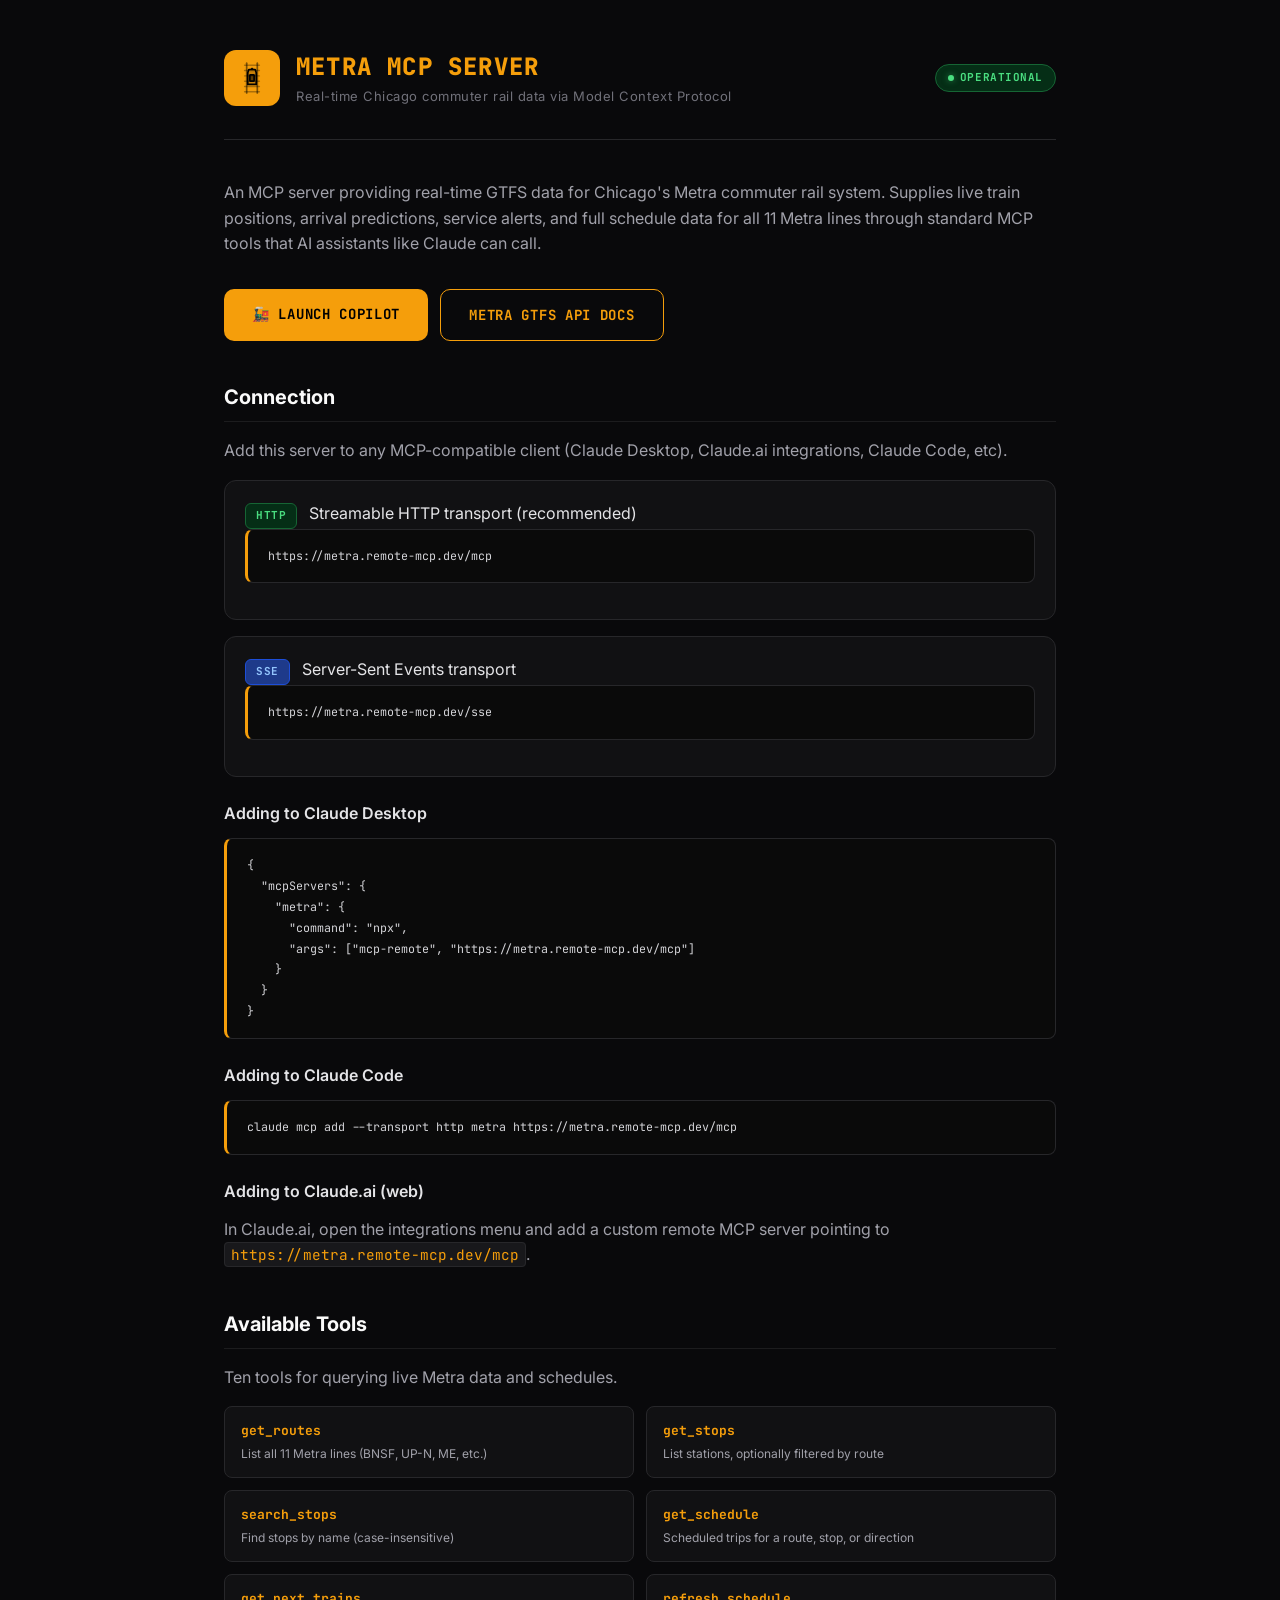
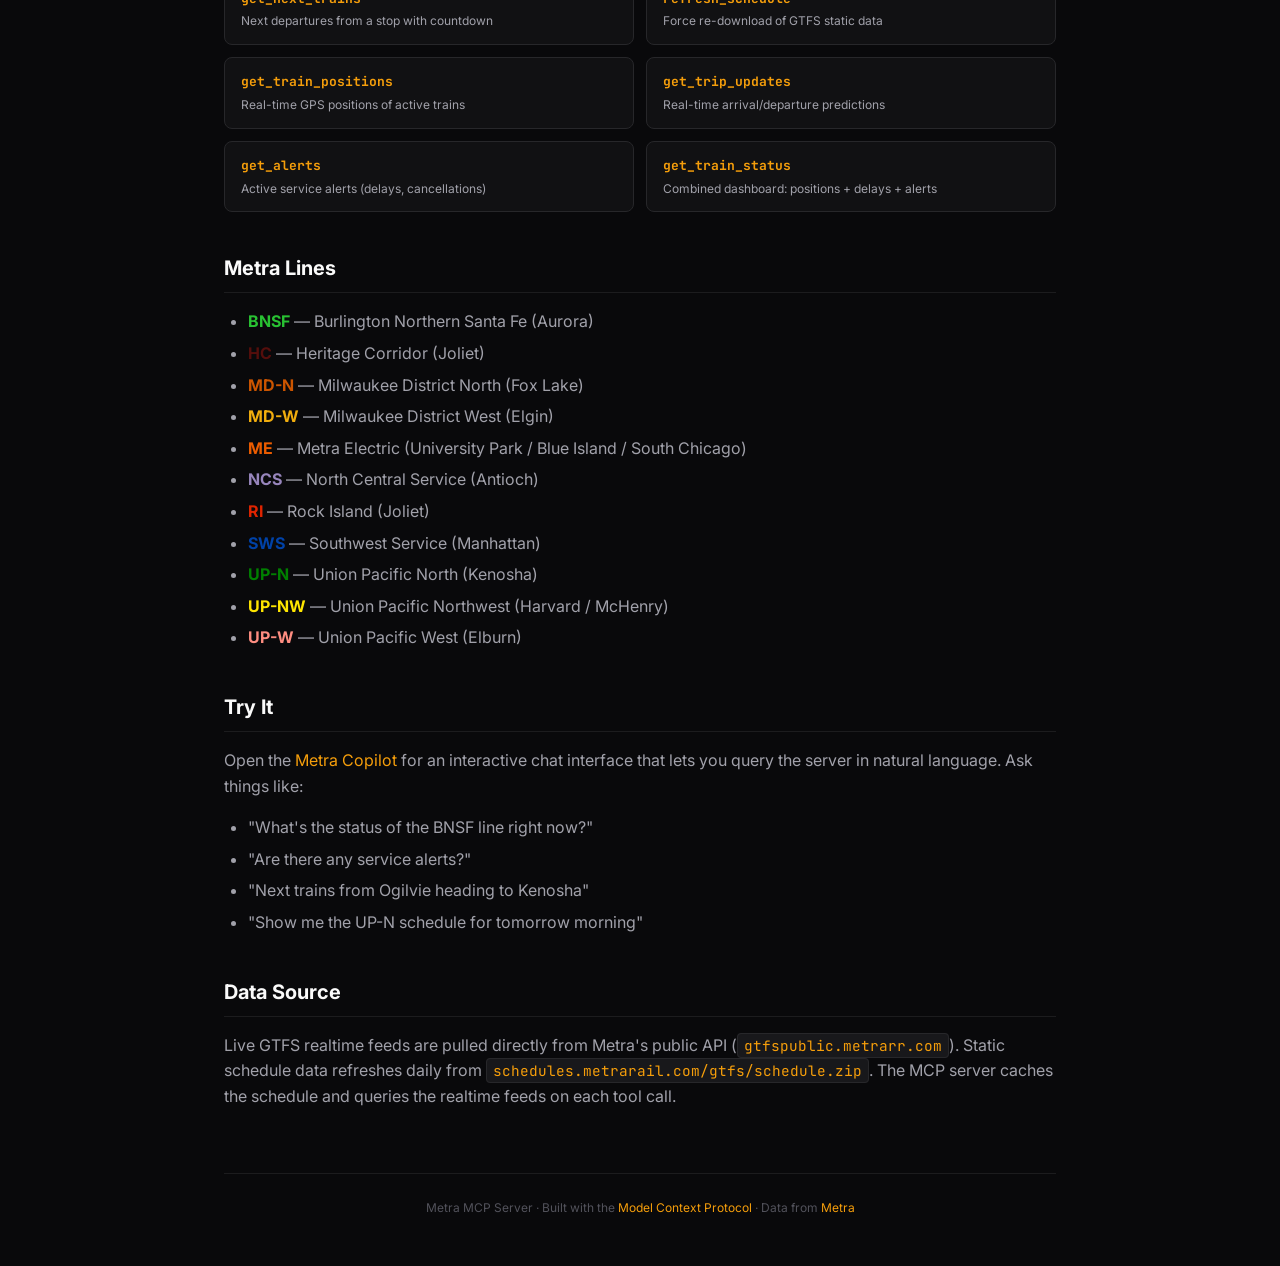
==== src/metra_mcp/web/docs.html @ 7fe06c5f "Initial commit" ====
<!DOCTYPE html>
<html lang="en">
<head>
  <meta charset="UTF-8">
  <meta name="viewport" content="width=device-width, initial-scale=1.0">
  <title>Metra MCP Server</title>
  <link rel="icon" type="image/png" href="/favicon.png">
  <style>
    @import url('https://fonts.googleapis.com/css2?family=JetBrains+Mono:wght@400;500;700;800&family=Inter:wght@400;500;600;700&display=swap');
    * { margin: 0; padding: 0; box-sizing: border-box; }
    body {
      font-family: 'Inter', -apple-system, sans-serif;
      background: #09090b;
      color: #e4e4e7;
      line-height: 1.6;
    }
    .container { max-width: 880px; margin: 0 auto; padding: 48px 24px; }
    header {
      display: flex;
      align-items: center;
      gap: 16px;
      padding-bottom: 32px;
      border-bottom: 1px solid #27272a;
      margin-bottom: 40px;
    }
    .logo {
      width: 56px; height: 56px;
      background: #f59e0b;
      border-radius: 12px;
      display: flex;
      align-items: center;
      justify-content: center;
      color: #000;
    }
    h1 {
      color: #f59e0b;
      font-weight: 800;
      font-size: 24px;
      letter-spacing: 0.05em;
      font-family: 'JetBrains Mono', monospace;
    }
    .tagline { color: #71717a; font-size: 13px; letter-spacing: 0.04em; }
    h2 {
      color: #fafafa;
      font-size: 20px;
      font-weight: 700;
      margin-top: 40px;
      margin-bottom: 16px;
      padding-bottom: 8px;
      border-bottom: 1px solid #1c1c1e;
    }
    h3 {
      color: #e4e4e7;
      font-size: 16px;
      font-weight: 600;
      margin-top: 24px;
      margin-bottom: 12px;
    }
    p { color: #a1a1aa; margin-bottom: 16px; }
    a { color: #f59e0b; text-decoration: none; }
    a:hover { text-decoration: underline; }
    code {
      font-family: 'JetBrains Mono', monospace;
      background: #18181b;
      border: 1px solid #27272a;
      padding: 2px 6px;
      border-radius: 4px;
      font-size: 0.9em;
      color: #f59e0b;
    }
    pre {
      background: #0a0a0a;
      border: 1px solid #27272a;
      border-left: 3px solid #f59e0b;
      border-radius: 8px;
      padding: 16px 20px;
      overflow-x: auto;
      font-family: 'JetBrains Mono', monospace;
      font-size: 13px;
      color: #d4d4d8;
      margin-bottom: 16px;
    }
    pre code {
      background: none;
      border: none;
      padding: 0;
      color: inherit;
    }
    .endpoint-card {
      background: #111113;
      border: 1px solid #27272a;
      border-radius: 12px;
      padding: 20px;
      margin-bottom: 16px;
    }
    .badge {
      display: inline-block;
      padding: 3px 10px;
      border-radius: 6px;
      font-family: 'JetBrains Mono', monospace;
      font-size: 11px;
      font-weight: 700;
      letter-spacing: 0.05em;
      margin-right: 8px;
    }
    .badge-post { background: #052e16; color: #4ade80; border: 1px solid #166534; }
    .badge-get { background: #1e3a8a; color: #93c5fd; border: 1px solid #1d4ed8; }
    .tool-grid {
      display: grid;
      grid-template-columns: 1fr 1fr;
      gap: 12px;
      margin-bottom: 24px;
    }
    .tool-card {
      background: #111113;
      border: 1px solid #27272a;
      border-radius: 8px;
      padding: 14px 16px;
    }
    .tool-name {
      font-family: 'JetBrains Mono', monospace;
      color: #f59e0b;
      font-weight: 700;
      font-size: 13px;
      margin-bottom: 4px;
    }
    .tool-desc { color: #a1a1aa; font-size: 12px; line-height: 1.4; }
    .cta {
      display: inline-block;
      background: #f59e0b;
      color: #000;
      padding: 14px 28px;
      border-radius: 10px;
      font-weight: 700;
      font-size: 14px;
      margin-top: 16px;
      transition: background 0.15s;
      font-family: 'JetBrains Mono', monospace;
      letter-spacing: 0.05em;
    }
    .cta:hover { background: #d97706; text-decoration: none; }
    .cta-row { display: flex; gap: 12px; flex-wrap: wrap; margin-top: 16px; margin-bottom: 32px; }
    .cta-secondary {
      background: transparent;
      color: #f59e0b;
      border: 1px solid #f59e0b;
    }
    .cta-secondary:hover { background: #f59e0b15; }
    ul { margin: 12px 0 16px 24px; color: #a1a1aa; }
    li { margin-bottom: 6px; }
    .status {
      display: inline-flex;
      align-items: center;
      gap: 6px;
      background: #052e16;
      color: #4ade80;
      padding: 4px 12px;
      border-radius: 20px;
      font-size: 11px;
      font-family: 'JetBrains Mono', monospace;
      font-weight: 700;
      letter-spacing: 0.05em;
      border: 1px solid #166534;
    }
    .status::before {
      content: "";
      width: 6px; height: 6px;
      background: #4ade80;
      border-radius: 50%;
      box-shadow: 0 0 6px #4ade8080;
    }
    footer {
      margin-top: 64px;
      padding-top: 24px;
      border-top: 1px solid #1c1c1e;
      color: #52525b;
      font-size: 12px;
      text-align: center;
    }
    @media (max-width: 600px) {
      .tool-grid { grid-template-columns: 1fr; }
      .container { padding: 32px 16px; }
    }
  </style>
</head>
<body>
  <div class="container">
    <header>
      <div class="logo"><svg width="34" height="34" viewBox="0 0 32 32" fill="none" xmlns="http://www.w3.org/2000/svg" aria-hidden="true"><line x1="11" y1="2" x2="11" y2="30" stroke="currentColor" stroke-width="1.6" stroke-linecap="round" stroke-opacity="0.5"/><line x1="21" y1="2" x2="21" y2="30" stroke="currentColor" stroke-width="1.6" stroke-linecap="round" stroke-opacity="0.5"/><line x1="9" y1="4" x2="23" y2="4" stroke="currentColor" stroke-width="1.3" stroke-linecap="round" stroke-opacity="0.3"/><line x1="9" y1="9" x2="23" y2="9" stroke="currentColor" stroke-width="1.3" stroke-linecap="round" stroke-opacity="0.3"/><line x1="9" y1="14" x2="23" y2="14" stroke="currentColor" stroke-width="1.3" stroke-linecap="round" stroke-opacity="0.3"/><line x1="9" y1="19" x2="23" y2="19" stroke="currentColor" stroke-width="1.3" stroke-linecap="round" stroke-opacity="0.3"/><line x1="9" y1="24" x2="23" y2="24" stroke="currentColor" stroke-width="1.3" stroke-linecap="round" stroke-opacity="0.3"/><line x1="9" y1="29" x2="23" y2="29" stroke="currentColor" stroke-width="1.3" stroke-linecap="round" stroke-opacity="0.3"/><path d="M13 8 H19 L20 11 V22 H12 V11 Z" fill="currentColor" fill-opacity="0.18" stroke="currentColor" stroke-width="1.6" stroke-linejoin="round"/><rect x="14" y="13" width="4" height="6" rx="0.5" fill="currentColor" fill-opacity="0.55" stroke="currentColor" stroke-width="1.6"/><path d="M14 8 L16 6 L18 8 Z" fill="currentColor"/></svg></div>
      <div>
        <h1>METRA MCP SERVER</h1>
        <div class="tagline">Real-time Chicago commuter rail data via Model Context Protocol</div>
      </div>
      <div style="margin-left: auto;"><span class="status">OPERATIONAL</span></div>
    </header>

    <p>
      An MCP server providing real-time GTFS data for Chicago's Metra commuter rail system.
      Supplies live train positions, arrival predictions, service alerts, and full schedule data
      for all 11 Metra lines through standard MCP tools that AI assistants like Claude can call.
    </p>

    <div class="cta-row">
      <a href="/copilot" class="cta">🚂 LAUNCH COPILOT</a>
      <a href="https://metra.com/metra-gtfs-api" class="cta cta-secondary" target="_blank">METRA GTFS API DOCS</a>
    </div>

    <h2>Connection</h2>
    <p>Add this server to any MCP-compatible client (Claude Desktop, Claude.ai integrations, Claude Code, etc).</p>

    <div class="endpoint-card">
      <div><span class="badge badge-post">HTTP</span> Streamable HTTP transport (recommended)</div>
      <pre><code>https://metra.remote-mcp.dev/mcp</code></pre>
    </div>

    <div class="endpoint-card">
      <div><span class="badge badge-get">SSE</span> Server-Sent Events transport</div>
      <pre><code>https://metra.remote-mcp.dev/sse</code></pre>
    </div>

    <h3>Adding to Claude Desktop</h3>
    <pre><code>{
  "mcpServers": {
    "metra": {
      "command": "npx",
      "args": ["mcp-remote", "https://metra.remote-mcp.dev/mcp"]
    }
  }
}</code></pre>

    <h3>Adding to Claude Code</h3>
    <pre><code>claude mcp add --transport http metra https://metra.remote-mcp.dev/mcp</code></pre>

    <h3>Adding to Claude.ai (web)</h3>
    <p>
      In Claude.ai, open the integrations menu and add a custom remote MCP server pointing to
      <code>https://metra.remote-mcp.dev/mcp</code>.
    </p>

    <h2>Available Tools</h2>
    <p>Ten tools for querying live Metra data and schedules.</p>

    <div class="tool-grid">
      <div class="tool-card">
        <div class="tool-name">get_routes</div>
        <div class="tool-desc">List all 11 Metra lines (BNSF, UP-N, ME, etc.)</div>
      </div>
      <div class="tool-card">
        <div class="tool-name">get_stops</div>
        <div class="tool-desc">List stations, optionally filtered by route</div>
      </div>
      <div class="tool-card">
        <div class="tool-name">search_stops</div>
        <div class="tool-desc">Find stops by name (case-insensitive)</div>
      </div>
      <div class="tool-card">
        <div class="tool-name">get_schedule</div>
        <div class="tool-desc">Scheduled trips for a route, stop, or direction</div>
      </div>
      <div class="tool-card">
        <div class="tool-name">get_next_trains</div>
        <div class="tool-desc">Next departures from a stop with countdown</div>
      </div>
      <div class="tool-card">
        <div class="tool-name">refresh_schedule</div>
        <div class="tool-desc">Force re-download of GTFS static data</div>
      </div>
      <div class="tool-card">
        <div class="tool-name">get_train_positions</div>
        <div class="tool-desc">Real-time GPS positions of active trains</div>
      </div>
      <div class="tool-card">
        <div class="tool-name">get_trip_updates</div>
        <div class="tool-desc">Real-time arrival/departure predictions</div>
      </div>
      <div class="tool-card">
        <div class="tool-name">get_alerts</div>
        <div class="tool-desc">Active service alerts (delays, cancellations)</div>
      </div>
      <div class="tool-card">
        <div class="tool-name">get_train_status</div>
        <div class="tool-desc">Combined dashboard: positions + delays + alerts</div>
      </div>
    </div>

    <h2>Metra Lines</h2>
    <ul>
      <li><strong style="color:#29C233">BNSF</strong> — Burlington Northern Santa Fe (Aurora)</li>
      <li><strong style="color:#550E0C">HC</strong> — Heritage Corridor (Joliet)</li>
      <li><strong style="color:#CC5500">MD-N</strong> — Milwaukee District North (Fox Lake)</li>
      <li><strong style="color:#F1AD0E">MD-W</strong> — Milwaukee District West (Elgin)</li>
      <li><strong style="color:#EB5C00">ME</strong> — Metra Electric (University Park / Blue Island / South Chicago)</li>
      <li><strong style="color:#9785BC">NCS</strong> — North Central Service (Antioch)</li>
      <li><strong style="color:#E02400">RI</strong> — Rock Island (Joliet)</li>
      <li><strong style="color:#0042A8">SWS</strong> — Southwest Service (Manhattan)</li>
      <li><strong style="color:#008000">UP-N</strong> — Union Pacific North (Kenosha)</li>
      <li><strong style="color:#FFE600">UP-NW</strong> — Union Pacific Northwest (Harvard / McHenry)</li>
      <li><strong style="color:#FE8D81">UP-W</strong> — Union Pacific West (Elburn)</li>
    </ul>

    <h2>Try It</h2>
    <p>
      Open the <a href="/copilot">Metra Copilot</a> for an interactive chat interface that lets
      you query the server in natural language. Ask things like:
    </p>
    <ul>
      <li>"What's the status of the BNSF line right now?"</li>
      <li>"Are there any service alerts?"</li>
      <li>"Next trains from Ogilvie heading to Kenosha"</li>
      <li>"Show me the UP-N schedule for tomorrow morning"</li>
    </ul>

    <h2>Data Source</h2>
    <p>
      Live GTFS realtime feeds are pulled directly from Metra's public API
      (<code>gtfspublic.metrarr.com</code>). Static schedule data refreshes daily from
      <code>schedules.metrarail.com/gtfs/schedule.zip</code>. The MCP server caches the
      schedule and queries the realtime feeds on each tool call.
    </p>

    <footer>
      Metra MCP Server &middot; Built with the
      <a href="https://modelcontextprotocol.io" target="_blank">Model Context Protocol</a>
      &middot; Data from <a href="https://metra.com" target="_blank">Metra</a>
    </footer>
  </div>
</body>
</html>
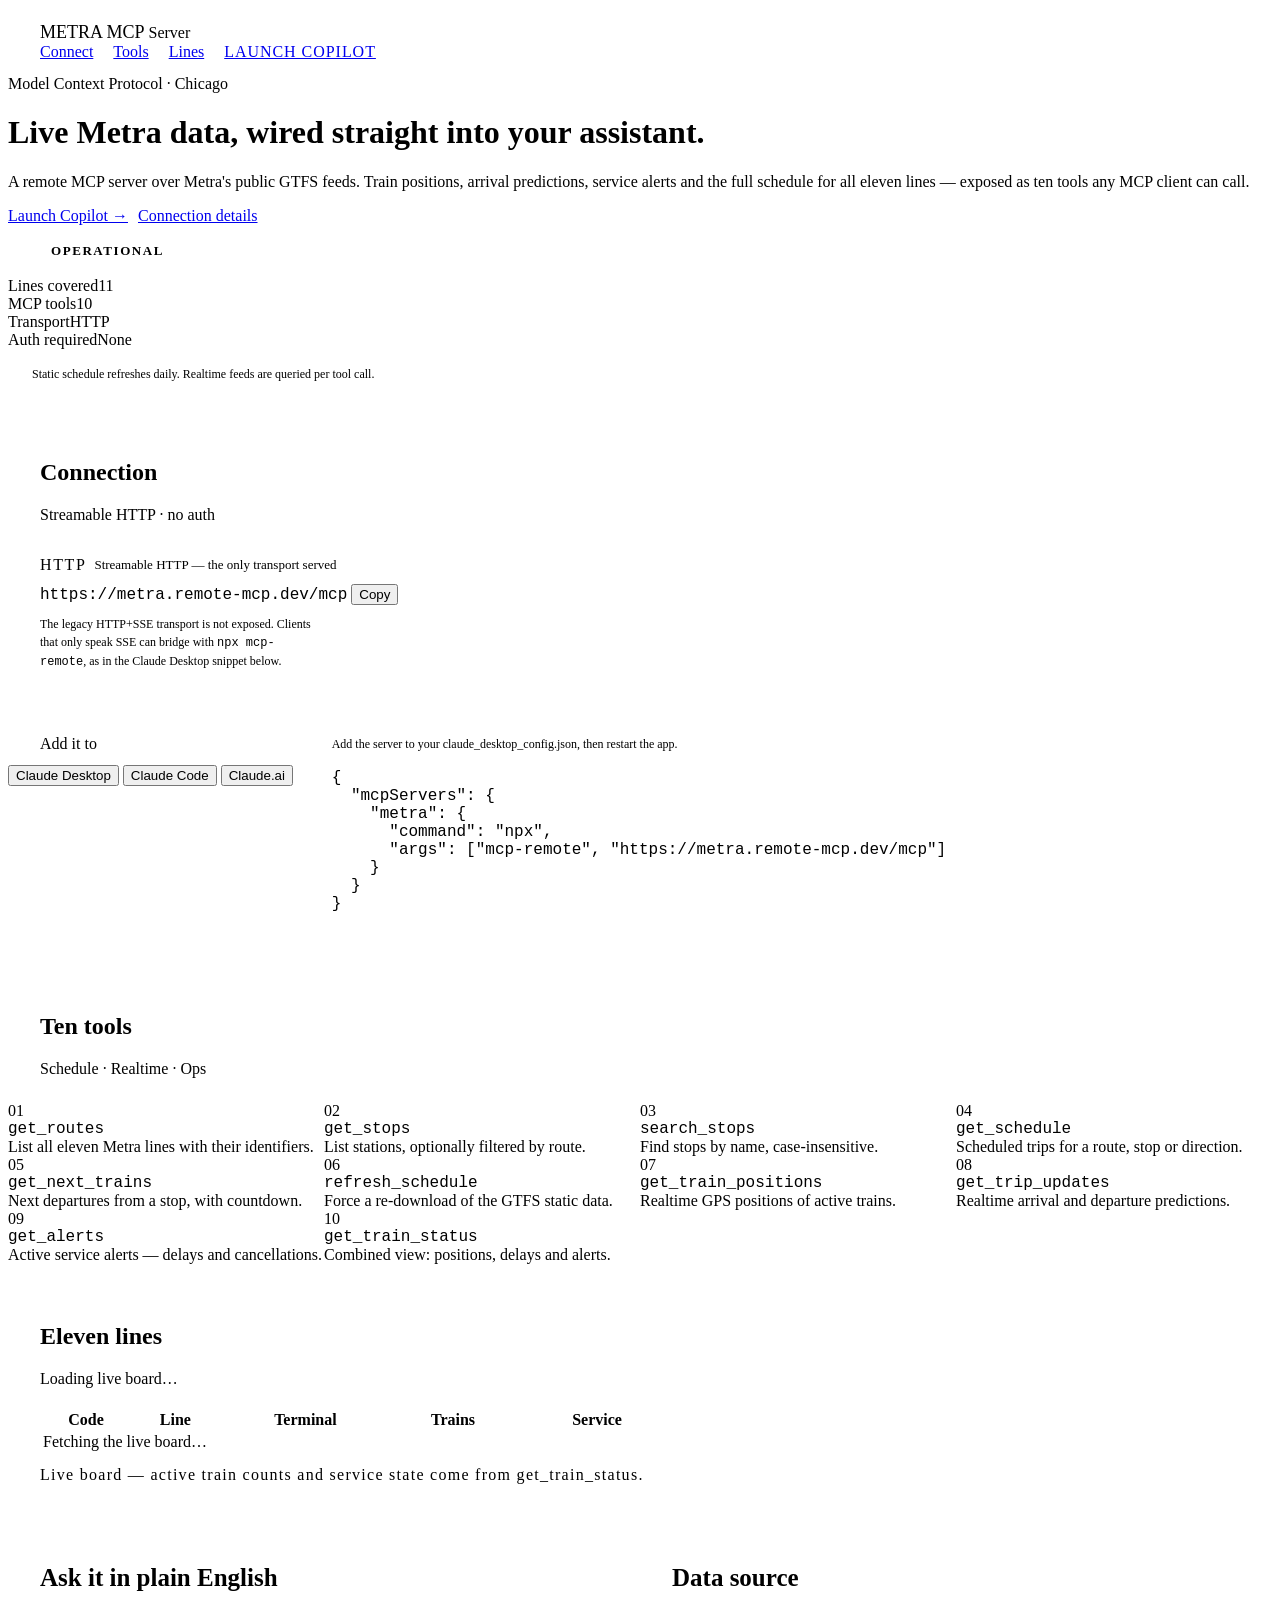
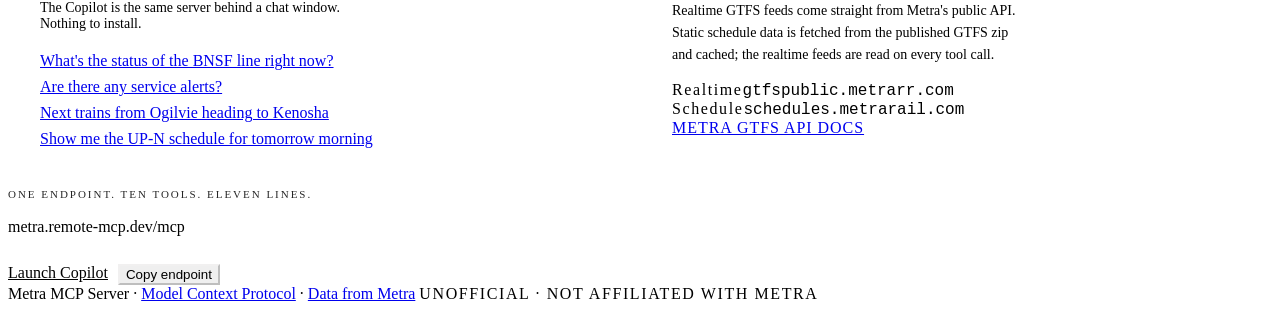
==== commit 8d541f50: "Redesign landing page and Copilot on the Modernist design system Applies the design handoff: flat/ar" ====
--- a/src/metra_mcp/web/docs.html
+++ b/src/metra_mcp/web/docs.html
@@ -4,325 +4,194 @@
   <meta charset="UTF-8">
   <meta name="viewport" content="width=device-width, initial-scale=1.0">
   <title>Metra MCP Server</title>
+  <meta name="description" content="A remote MCP server over Metra's public GTFS feeds: train positions, arrival predictions, service alerts and the full schedule for all eleven Chicago commuter rail lines.">
   <link rel="icon" type="image/png" href="/favicon.png">
+  <link rel="preconnect" href="https://fonts.gstatic.com" crossorigin>
+  <link rel="stylesheet" href="https://fonts.googleapis.com/css2?family=Archivo:wght@400;600;800&display=swap">
+  <link rel="stylesheet" href="/modernist.css">
   <style>
-    @import url('https://fonts.googleapis.com/css2?family=JetBrains+Mono:wght@400;500;700;800&family=Inter:wght@400;500;600;700&display=swap');
-    * { margin: 0; padding: 0; box-sizing: border-box; }
-    body {
-      font-family: 'Inter', -apple-system, sans-serif;
-      background: #09090b;
-      color: #e4e4e7;
-      line-height: 1.6;
-    }
-    .container { max-width: 880px; margin: 0 auto; padding: 48px 24px; }
-    header {
-      display: flex;
-      align-items: center;
-      gap: 16px;
-      padding-bottom: 32px;
-      border-bottom: 1px solid #27272a;
-      margin-bottom: 40px;
-    }
-    .logo {
-      width: 56px; height: 56px;
-      background: #f59e0b;
-      border-radius: 12px;
-      display: flex;
-      align-items: center;
-      justify-content: center;
-      color: #000;
-    }
-    h1 {
-      color: #f59e0b;
-      font-weight: 800;
-      font-size: 24px;
-      letter-spacing: 0.05em;
-      font-family: 'JetBrains Mono', monospace;
-    }
-    .tagline { color: #71717a; font-size: 13px; letter-spacing: 0.04em; }
-    h2 {
-      color: #fafafa;
-      font-size: 20px;
-      font-weight: 700;
-      margin-top: 40px;
-      margin-bottom: 16px;
-      padding-bottom: 8px;
-      border-bottom: 1px solid #1c1c1e;
-    }
-    h3 {
-      color: #e4e4e7;
-      font-size: 16px;
-      font-weight: 600;
-      margin-top: 24px;
-      margin-bottom: 12px;
-    }
-    p { color: #a1a1aa; margin-bottom: 16px; }
-    a { color: #f59e0b; text-decoration: none; }
-    a:hover { text-decoration: underline; }
-    code {
-      font-family: 'JetBrains Mono', monospace;
-      background: #18181b;
-      border: 1px solid #27272a;
-      padding: 2px 6px;
-      border-radius: 4px;
-      font-size: 0.9em;
-      color: #f59e0b;
-    }
-    pre {
-      background: #0a0a0a;
-      border: 1px solid #27272a;
-      border-left: 3px solid #f59e0b;
-      border-radius: 8px;
-      padding: 16px 20px;
-      overflow-x: auto;
-      font-family: 'JetBrains Mono', monospace;
-      font-size: 13px;
-      color: #d4d4d8;
-      margin-bottom: 16px;
-    }
-    pre code {
-      background: none;
-      border: none;
-      padding: 0;
-      color: inherit;
-    }
-    .endpoint-card {
-      background: #111113;
-      border: 1px solid #27272a;
-      border-radius: 12px;
-      padding: 20px;
-      margin-bottom: 16px;
-    }
-    .badge {
-      display: inline-block;
-      padding: 3px 10px;
-      border-radius: 6px;
-      font-family: 'JetBrains Mono', monospace;
-      font-size: 11px;
-      font-weight: 700;
-      letter-spacing: 0.05em;
-      margin-right: 8px;
-    }
-    .badge-post { background: #052e16; color: #4ade80; border: 1px solid #166534; }
-    .badge-get { background: #1e3a8a; color: #93c5fd; border: 1px solid #1d4ed8; }
-    .tool-grid {
-      display: grid;
-      grid-template-columns: 1fr 1fr;
-      gap: 12px;
-      margin-bottom: 24px;
-    }
-    .tool-card {
-      background: #111113;
-      border: 1px solid #27272a;
-      border-radius: 8px;
-      padding: 14px 16px;
-    }
-    .tool-name {
-      font-family: 'JetBrains Mono', monospace;
-      color: #f59e0b;
-      font-weight: 700;
-      font-size: 13px;
-      margin-bottom: 4px;
-    }
-    .tool-desc { color: #a1a1aa; font-size: 12px; line-height: 1.4; }
-    .cta {
-      display: inline-block;
-      background: #f59e0b;
-      color: #000;
-      padding: 14px 28px;
-      border-radius: 10px;
-      font-weight: 700;
-      font-size: 14px;
-      margin-top: 16px;
-      transition: background 0.15s;
-      font-family: 'JetBrains Mono', monospace;
-      letter-spacing: 0.05em;
-    }
-    .cta:hover { background: #d97706; text-decoration: none; }
-    .cta-row { display: flex; gap: 12px; flex-wrap: wrap; margin-top: 16px; margin-bottom: 32px; }
-    .cta-secondary {
-      background: transparent;
-      color: #f59e0b;
-      border: 1px solid #f59e0b;
-    }
-    .cta-secondary:hover { background: #f59e0b15; }
-    ul { margin: 12px 0 16px 24px; color: #a1a1aa; }
-    li { margin-bottom: 6px; }
-    .status {
-      display: inline-flex;
-      align-items: center;
-      gap: 6px;
-      background: #052e16;
-      color: #4ade80;
-      padding: 4px 12px;
-      border-radius: 20px;
-      font-size: 11px;
-      font-family: 'JetBrains Mono', monospace;
-      font-weight: 700;
-      letter-spacing: 0.05em;
-      border: 1px solid #166534;
-    }
-    .status::before {
-      content: "";
-      width: 6px; height: 6px;
-      background: #4ade80;
-      border-radius: 50%;
-      box-shadow: 0 0 6px #4ade8080;
-    }
-    footer {
-      margin-top: 64px;
-      padding-top: 24px;
-      border-top: 1px solid #1c1c1e;
-      color: #52525b;
-      font-size: 12px;
-      text-align: center;
-    }
-    @media (max-width: 600px) {
-      .tool-grid { grid-template-columns: 1fr; }
-      .container { padding: 32px 16px; }
-    }
+    a:hover { color: var(--color-accent-700); }
+    code, pre, .mono { font-family: ui-monospace, "SFMono-Regular", Menlo, monospace; }
   </style>
 </head>
-<body>
-  <div class="container">
-    <header>
-      <div class="logo"><svg width="34" height="34" viewBox="0 0 32 32" fill="none" xmlns="http://www.w3.org/2000/svg" aria-hidden="true"><line x1="11" y1="2" x2="11" y2="30" stroke="currentColor" stroke-width="1.6" stroke-linecap="round" stroke-opacity="0.5"/><line x1="21" y1="2" x2="21" y2="30" stroke="currentColor" stroke-width="1.6" stroke-linecap="round" stroke-opacity="0.5"/><line x1="9" y1="4" x2="23" y2="4" stroke="currentColor" stroke-width="1.3" stroke-linecap="round" stroke-opacity="0.3"/><line x1="9" y1="9" x2="23" y2="9" stroke="currentColor" stroke-width="1.3" stroke-linecap="round" stroke-opacity="0.3"/><line x1="9" y1="14" x2="23" y2="14" stroke="currentColor" stroke-width="1.3" stroke-linecap="round" stroke-opacity="0.3"/><line x1="9" y1="19" x2="23" y2="19" stroke="currentColor" stroke-width="1.3" stroke-linecap="round" stroke-opacity="0.3"/><line x1="9" y1="24" x2="23" y2="24" stroke="currentColor" stroke-width="1.3" stroke-linecap="round" stroke-opacity="0.3"/><line x1="9" y1="29" x2="23" y2="29" stroke="currentColor" stroke-width="1.3" stroke-linecap="round" stroke-opacity="0.3"/><path d="M13 8 H19 L20 11 V22 H12 V11 Z" fill="currentColor" fill-opacity="0.18" stroke="currentColor" stroke-width="1.6" stroke-linejoin="round"/><rect x="14" y="13" width="4" height="6" rx="0.5" fill="currentColor" fill-opacity="0.55" stroke="currentColor" stroke-width="1.6"/><path d="M14 8 L16 6 L18 8 Z" fill="currentColor"/></svg></div>
-      <div>
-        <h1>METRA MCP SERVER</h1>
-        <div class="tagline">Real-time Chicago commuter rail data via Model Context Protocol</div>
+<body class="m-page">
+
+  <!-- ── Header ─────────────────────────────────────────────────────────── -->
+  <div class="m-head" style="position: sticky; top: 0; z-index: 10; padding: 14px 32px;">
+    <div class="m-brand">
+      <span class="m-brand-name" style="font-size: 18px;">METRA MCP</span>
+      <span class="m-brand-sub">Server</span>
+    </div>
+    <div style="display: flex; align-items: center; gap: 20px;">
+      <a href="#connect" class="m-nav-link">Connect</a>
+      <a href="#tools" class="m-nav-link">Tools</a>
+      <a href="#lines" class="m-nav-link">Lines</a>
+      <a href="/copilot" class="btn btn-primary" style="text-transform: uppercase; letter-spacing: 0.06em;">Launch Copilot</a>
+    </div>
+  </div>
+
+  <!-- ── Hero ───────────────────────────────────────────────────────────── -->
+  <div class="m-hero" style="border-bottom: 2px solid var(--color-divider);">
+    <div class="m-hero-main">
+      <div class="m-eyebrow">
+        <span class="m-sq"></span>
+        <span>Model Context Protocol &middot; Chicago</span>
       </div>
-      <div style="margin-left: auto;"><span class="status">OPERATIONAL</span></div>
-    </header>
-
-    <p>
-      An MCP server providing real-time GTFS data for Chicago's Metra commuter rail system.
-      Supplies live train positions, arrival predictions, service alerts, and full schedule data
-      for all 11 Metra lines through standard MCP tools that AI assistants like Claude can call.
-    </p>
-
-    <div class="cta-row">
-      <a href="/copilot" class="cta">🚂 LAUNCH COPILOT</a>
-      <a href="https://metra.com/metra-gtfs-api" class="cta cta-secondary" target="_blank">METRA GTFS API DOCS</a>
+      <h1>Live Metra data, wired straight into your assistant.</h1>
+      <p class="m-lede">A remote MCP server over Metra's public GTFS feeds. Train positions, arrival predictions, service alerts and the full schedule for all eleven lines &mdash; exposed as ten tools any MCP client can call.</p>
+      <div style="display: flex; gap: 10px; flex-wrap: wrap; align-items: center;">
+        <a href="/copilot" class="btn btn-primary m-btn-lg">Launch Copilot &rarr;</a>
+        <a href="#connect" class="btn btn-secondary m-btn-lg">Connection details</a>
+      </div>
     </div>
 
-    <h2>Connection</h2>
-    <p>Add this server to any MCP-compatible client (Claude Desktop, Claude.ai integrations, Claude Code, etc).</p>
+    <div style="display: flex; flex-direction: column;">
+      <div style="padding: 18px 24px; border-bottom: 1px solid var(--color-divider); display: flex; align-items: center; gap: 10px;">
+        <span class="m-sq" style="width: 9px; height: 9px;"></span>
+        <span style="font-family: var(--font-heading); font-weight: 800; font-size: 13px; letter-spacing: 0.12em; text-transform: uppercase;">Operational</span>
+      </div>
+      <div class="m-stat"><span class="m-label">Lines covered</span><span class="m-stat-val">11</span></div>
+      <div class="m-stat"><span class="m-label">MCP tools</span><span class="m-stat-val">10</span></div>
+      <div class="m-stat"><span class="m-label">Transport</span><span class="m-stat-val">HTTP</span></div>
+      <div class="m-stat"><span class="m-label">Auth required</span><span class="m-stat-val">None</span></div>
+      <div style="padding: 16px 24px; font-size: 12px; line-height: 1.5; color: color-mix(in srgb, var(--color-text) 55%, transparent);">Static schedule refreshes daily. Realtime feeds are queried per tool call.</div>
+    </div>
+  </div>
 
-    <div class="endpoint-card">
-      <div><span class="badge badge-post">HTTP</span> Streamable HTTP transport (recommended)</div>
-      <pre><code>https://metra.remote-mcp.dev/mcp</code></pre>
+  <!-- ── Connection ─────────────────────────────────────────────────────── -->
+  <div id="connect" style="border-bottom: 2px solid var(--color-divider);">
+    <div class="m-sec-head" style="padding: 40px 32px 8px;">
+      <h2>Connection</h2>
+      <span class="m-sec-note">Streamable HTTP &middot; no auth</span>
     </div>
 
-    <div class="endpoint-card">
-      <div><span class="badge badge-get">SSE</span> Server-Sent Events transport</div>
-      <pre><code>https://metra.remote-mcp.dev/sse</code></pre>
+    <div style="display: grid; grid-template-columns: repeat(auto-fit, minmax(320px, 1fr)); padding: 24px 32px 40px;">
+      <div style="padding-right: 32px;">
+        <div style="display: flex; align-items: center; gap: 8px; margin-bottom: 10px;">
+          <span class="tag tag-outline" style="letter-spacing: 0.1em; text-transform: uppercase;">HTTP</span>
+          <span style="font-size: 13px; color: color-mix(in srgb, var(--color-text) 65%, transparent);">Streamable HTTP &mdash; the only transport served</span>
+        </div>
+        <div class="m-endpoint">
+          <code id="mcp-url">https://metra.remote-mcp.dev/mcp</code>
+          <button type="button" class="btn btn-secondary m-copy" data-copy="https://metra.remote-mcp.dev/mcp">Copy</button>
+        </div>
+        <div style="font-size: 12px; line-height: 1.5; margin-top: 10px; max-width: 46ch; color: color-mix(in srgb, var(--color-text) 55%, transparent);">The legacy HTTP+SSE transport is not exposed. Clients that only speak SSE can bridge with <code>npx mcp-remote</code>, as in the Claude Desktop snippet below.</div>
+      </div>
     </div>
 
-    <h3>Adding to Claude Desktop</h3>
-    <pre><code>{
+    <div class="m-client-grid" style="border-top: 1px solid var(--color-divider); display: grid; grid-template-columns: minmax(200px, 0.6fr) minmax(0, 2fr);">
+      <div style="border-right: 1px solid var(--color-divider); padding: 24px 0;">
+        <div class="m-label" style="padding: 0 32px 12px;">Add it to</div>
+        <button type="button" class="m-client-pick" data-client="desktop" aria-selected="true">Claude Desktop</button>
+        <button type="button" class="m-client-pick" data-client="code" aria-selected="false">Claude Code</button>
+        <button type="button" class="m-client-pick" data-client="web" aria-selected="false">Claude.ai</button>
+      </div>
+      <div style="padding: 24px 32px; min-width: 0;">
+        <div id="client-note" style="font-size: 12px; line-height: 1.5; margin-bottom: 12px; color: color-mix(in srgb, var(--color-text) 70%, transparent); max-width: 62ch;">Add the server to your claude_desktop_config.json, then restart the app.</div>
+        <pre class="m-pre" id="client-code">{
   "mcpServers": {
     "metra": {
       "command": "npx",
       "args": ["mcp-remote", "https://metra.remote-mcp.dev/mcp"]
     }
   }
-}</code></pre>
-
-    <h3>Adding to Claude Code</h3>
-    <pre><code>claude mcp add --transport http metra https://metra.remote-mcp.dev/mcp</code></pre>
-
-    <h3>Adding to Claude.ai (web)</h3>
-    <p>
-      In Claude.ai, open the integrations menu and add a custom remote MCP server pointing to
-      <code>https://metra.remote-mcp.dev/mcp</code>.
-    </p>
-
-    <h2>Available Tools</h2>
-    <p>Ten tools for querying live Metra data and schedules.</p>
-
-    <div class="tool-grid">
-      <div class="tool-card">
-        <div class="tool-name">get_routes</div>
-        <div class="tool-desc">List all 11 Metra lines (BNSF, UP-N, ME, etc.)</div>
-      </div>
-      <div class="tool-card">
-        <div class="tool-name">get_stops</div>
-        <div class="tool-desc">List stations, optionally filtered by route</div>
-      </div>
-      <div class="tool-card">
-        <div class="tool-name">search_stops</div>
-        <div class="tool-desc">Find stops by name (case-insensitive)</div>
-      </div>
-      <div class="tool-card">
-        <div class="tool-name">get_schedule</div>
-        <div class="tool-desc">Scheduled trips for a route, stop, or direction</div>
-      </div>
-      <div class="tool-card">
-        <div class="tool-name">get_next_trains</div>
-        <div class="tool-desc">Next departures from a stop with countdown</div>
-      </div>
-      <div class="tool-card">
-        <div class="tool-name">refresh_schedule</div>
-        <div class="tool-desc">Force re-download of GTFS static data</div>
-      </div>
-      <div class="tool-card">
-        <div class="tool-name">get_train_positions</div>
-        <div class="tool-desc">Real-time GPS positions of active trains</div>
-      </div>
-      <div class="tool-card">
-        <div class="tool-name">get_trip_updates</div>
-        <div class="tool-desc">Real-time arrival/departure predictions</div>
-      </div>
-      <div class="tool-card">
-        <div class="tool-name">get_alerts</div>
-        <div class="tool-desc">Active service alerts (delays, cancellations)</div>
-      </div>
-      <div class="tool-card">
-        <div class="tool-name">get_train_status</div>
-        <div class="tool-desc">Combined dashboard: positions + delays + alerts</div>
+}</pre>
       </div>
     </div>
+  </div>
 
-    <h2>Metra Lines</h2>
-    <ul>
-      <li><strong style="color:#29C233">BNSF</strong> — Burlington Northern Santa Fe (Aurora)</li>
-      <li><strong style="color:#550E0C">HC</strong> — Heritage Corridor (Joliet)</li>
-      <li><strong style="color:#CC5500">MD-N</strong> — Milwaukee District North (Fox Lake)</li>
-      <li><strong style="color:#F1AD0E">MD-W</strong> — Milwaukee District West (Elgin)</li>
-      <li><strong style="color:#EB5C00">ME</strong> — Metra Electric (University Park / Blue Island / South Chicago)</li>
-      <li><strong style="color:#9785BC">NCS</strong> — North Central Service (Antioch)</li>
-      <li><strong style="color:#E02400">RI</strong> — Rock Island (Joliet)</li>
-      <li><strong style="color:#0042A8">SWS</strong> — Southwest Service (Manhattan)</li>
-      <li><strong style="color:#008000">UP-N</strong> — Union Pacific North (Kenosha)</li>
-      <li><strong style="color:#FFE600">UP-NW</strong> — Union Pacific Northwest (Harvard / McHenry)</li>
-      <li><strong style="color:#FE8D81">UP-W</strong> — Union Pacific West (Elburn)</li>
-    </ul>
+  <!-- ── Tools ──────────────────────────────────────────────────────────── -->
+  <div id="tools" style="border-bottom: 2px solid var(--color-divider);">
+    <div class="m-sec-head" style="padding: 40px 32px 24px;">
+      <h2>Ten tools</h2>
+      <span class="m-sec-note">Schedule &middot; Realtime &middot; Ops</span>
+    </div>
+    <div style="display: grid; grid-template-columns: repeat(auto-fill, minmax(280px, 1fr)); border-top: 1px solid var(--color-divider);">
+      <div class="m-tool"><span class="m-tool-num">01</span><div style="min-width: 0;"><div class="m-tool-name mono">get_routes</div><div class="m-tool-desc">List all eleven Metra lines with their identifiers.</div></div></div>
+      <div class="m-tool"><span class="m-tool-num">02</span><div style="min-width: 0;"><div class="m-tool-name mono">get_stops</div><div class="m-tool-desc">List stations, optionally filtered by route.</div></div></div>
+      <div class="m-tool"><span class="m-tool-num">03</span><div style="min-width: 0;"><div class="m-tool-name mono">search_stops</div><div class="m-tool-desc">Find stops by name, case-insensitive.</div></div></div>
+      <div class="m-tool"><span class="m-tool-num">04</span><div style="min-width: 0;"><div class="m-tool-name mono">get_schedule</div><div class="m-tool-desc">Scheduled trips for a route, stop or direction.</div></div></div>
+      <div class="m-tool"><span class="m-tool-num">05</span><div style="min-width: 0;"><div class="m-tool-name mono">get_next_trains</div><div class="m-tool-desc">Next departures from a stop, with countdown.</div></div></div>
+      <div class="m-tool"><span class="m-tool-num">06</span><div style="min-width: 0;"><div class="m-tool-name mono">refresh_schedule</div><div class="m-tool-desc">Force a re-download of the GTFS static data.</div></div></div>
+      <div class="m-tool"><span class="m-tool-num">07</span><div style="min-width: 0;"><div class="m-tool-name mono">get_train_positions</div><div class="m-tool-desc">Realtime GPS positions of active trains.</div></div></div>
+      <div class="m-tool"><span class="m-tool-num">08</span><div style="min-width: 0;"><div class="m-tool-name mono">get_trip_updates</div><div class="m-tool-desc">Realtime arrival and departure predictions.</div></div></div>
+      <div class="m-tool"><span class="m-tool-num">09</span><div style="min-width: 0;"><div class="m-tool-name mono">get_alerts</div><div class="m-tool-desc">Active service alerts &mdash; delays and cancellations.</div></div></div>
+      <div class="m-tool"><span class="m-tool-num">10</span><div style="min-width: 0;"><div class="m-tool-name mono">get_train_status</div><div class="m-tool-desc">Combined view: positions, delays and alerts.</div></div></div>
+    </div>
+  </div>
 
-    <h2>Try It</h2>
-    <p>
-      Open the <a href="/copilot">Metra Copilot</a> for an interactive chat interface that lets
-      you query the server in natural language. Ask things like:
-    </p>
-    <ul>
-      <li>"What's the status of the BNSF line right now?"</li>
-      <li>"Are there any service alerts?"</li>
-      <li>"Next trains from Ogilvie heading to Kenosha"</li>
-      <li>"Show me the UP-N schedule for tomorrow morning"</li>
-    </ul>
+  <!-- ── Lines ──────────────────────────────────────────────────────────── -->
+  <div id="lines" style="border-bottom: 2px solid var(--color-divider);">
+    <div class="m-sec-head" style="padding: 40px 32px 20px;">
+      <h2>Eleven lines</h2>
+      <span class="m-sec-note" id="board-stamp">Loading live board&hellip;</span>
+    </div>
+    <div style="padding: 0 32px 40px; overflow-x: auto;">
+      <table class="table" style="min-width: 640px;">
+        <thead>
+          <tr>
+            <th style="width: 86px;">Code</th>
+            <th>Line</th>
+            <th>Terminal</th>
+            <th style="width: 120px;">Trains</th>
+            <th style="width: 160px;">Service</th>
+          </tr>
+        </thead>
+        <!-- Rows are filled from /api/board (live get_train_positions +
+             get_alerts + get_trip_updates, cached server-side). docs.js
+             renders them; this is the pre-fetch skeleton. -->
+        <tbody id="board-body">
+          <tr><td colspan="5" style="color: color-mix(in srgb, var(--color-text) 45%, transparent);">Fetching the live board&hellip;</td></tr>
+        </tbody>
+      </table>
+      <div class="m-label" id="board-caption" style="letter-spacing: 0.08em; margin-top: 12px; color: color-mix(in srgb, var(--color-text) 45%, transparent);">Live board &mdash; active train counts and service state come from get_train_status.</div>
+    </div>
+  </div>
 
-    <h2>Data Source</h2>
-    <p>
-      Live GTFS realtime feeds are pulled directly from Metra's public API
-      (<code>gtfspublic.metrarr.com</code>). Static schedule data refreshes daily from
-      <code>schedules.metrarail.com/gtfs/schedule.zip</code>. The MCP server caches the
-      schedule and queries the realtime feeds on each tool call.
-    </p>
+  <!-- ── Try it + Data source ───────────────────────────────────────────── -->
+  <div class="m-split" style="display: grid; grid-template-columns: repeat(auto-fit, minmax(300px, 1fr)); border-bottom: 2px solid var(--color-divider);">
+    <div style="padding: 40px 32px; border-right: 1px solid var(--color-divider);">
+      <h3 style="font-size: 25px; margin: 0 0 8px;">Ask it in plain English</h3>
+      <p style="font-size: 14px; margin: 0 0 20px; color: color-mix(in srgb, var(--color-text) 68%, transparent); max-width: 46ch;">The Copilot is the same server behind a chat window. Nothing to install.</p>
+      <div style="display: flex; flex-direction: column; gap: 8px;">
+        <a href="/copilot" class="m-prompt-link">What's the status of the BNSF line right now?</a>
+        <a href="/copilot" class="m-prompt-link">Are there any service alerts?</a>
+        <a href="/copilot" class="m-prompt-link">Next trains from Ogilvie heading to Kenosha</a>
+        <a href="/copilot" class="m-prompt-link">Show me the UP-N schedule for tomorrow morning</a>
+      </div>
+    </div>
+    <div style="padding: 40px 32px;">
+      <h3 style="font-size: 25px; margin: 0 0 8px;">Data source</h3>
+      <p style="font-size: 14px; line-height: 1.55; margin: 0 0 16px; color: color-mix(in srgb, var(--color-text) 68%, transparent); max-width: 50ch;">Realtime GTFS feeds come straight from Metra's public API. Static schedule data is fetched from the published GTFS zip and cached; the realtime feeds are read on every tool call.</p>
+      <div style="display: flex; flex-direction: column; border-top: 1px solid var(--color-divider);">
+        <div class="m-source-row"><span class="m-label" style="letter-spacing: 0.1em;">Realtime</span><code style="text-align: right;">gtfspublic.metrarr.com</code></div>
+        <div class="m-source-row"><span class="m-label" style="letter-spacing: 0.1em;">Schedule</span><code style="text-align: right;">schedules.metrarail.com</code></div>
+      </div>
+      <a href="https://metra.com/metra-gtfs-api" class="btn btn-secondary" style="margin-top: 20px; text-transform: uppercase; letter-spacing: 0.06em;">Metra GTFS API docs</a>
+    </div>
+  </div>
 
-    <footer>
-      Metra MCP Server &middot; Built with the
-      <a href="https://modelcontextprotocol.io" target="_blank">Model Context Protocol</a>
-      &middot; Data from <a href="https://metra.com" target="_blank">Metra</a>
-    </footer>
+  <!-- ── Poster close ───────────────────────────────────────────────────── -->
+  <div class="m-poster">
+    <div style="font-size: 11px; letter-spacing: 0.18em; text-transform: uppercase; opacity: 0.85; margin-bottom: 18px;">One endpoint. Ten tools. Eleven lines.</div>
+    <div class="m-poster-statement">metra.remote-mcp.dev/mcp</div>
+    <div style="display: flex; gap: 10px; flex-wrap: wrap; margin-top: 28px;">
+      <a href="/copilot" class="btn m-btn-lg" style="background: var(--color-bg); color: var(--color-text);">Launch Copilot</a>
+      <button type="button" class="btn m-btn-lg" data-copy="https://metra.remote-mcp.dev/mcp" style="border-color: color-mix(in srgb, #f3f2f2 60%, transparent); color: var(--color-bg);">Copy endpoint</button>
+    </div>
   </div>
+
+  <!-- ── Footer ─────────────────────────────────────────────────────────── -->
+  <div class="m-foot">
+    <span>Metra MCP Server</span>
+    <span>&middot;</span>
+    <a href="https://modelcontextprotocol.io">Model Context Protocol</a>
+    <span>&middot;</span>
+    <a href="https://metra.com">Data from Metra</a>
+    <span style="margin-left: auto; letter-spacing: 0.1em; text-transform: uppercase;">Unofficial &middot; not affiliated with Metra</span>
+  </div>
+
+  <!-- External, not inline: the page is served under a script-src 'self' CSP. -->
+  <script src="/docs.js"></script>
 </body>
 </html>
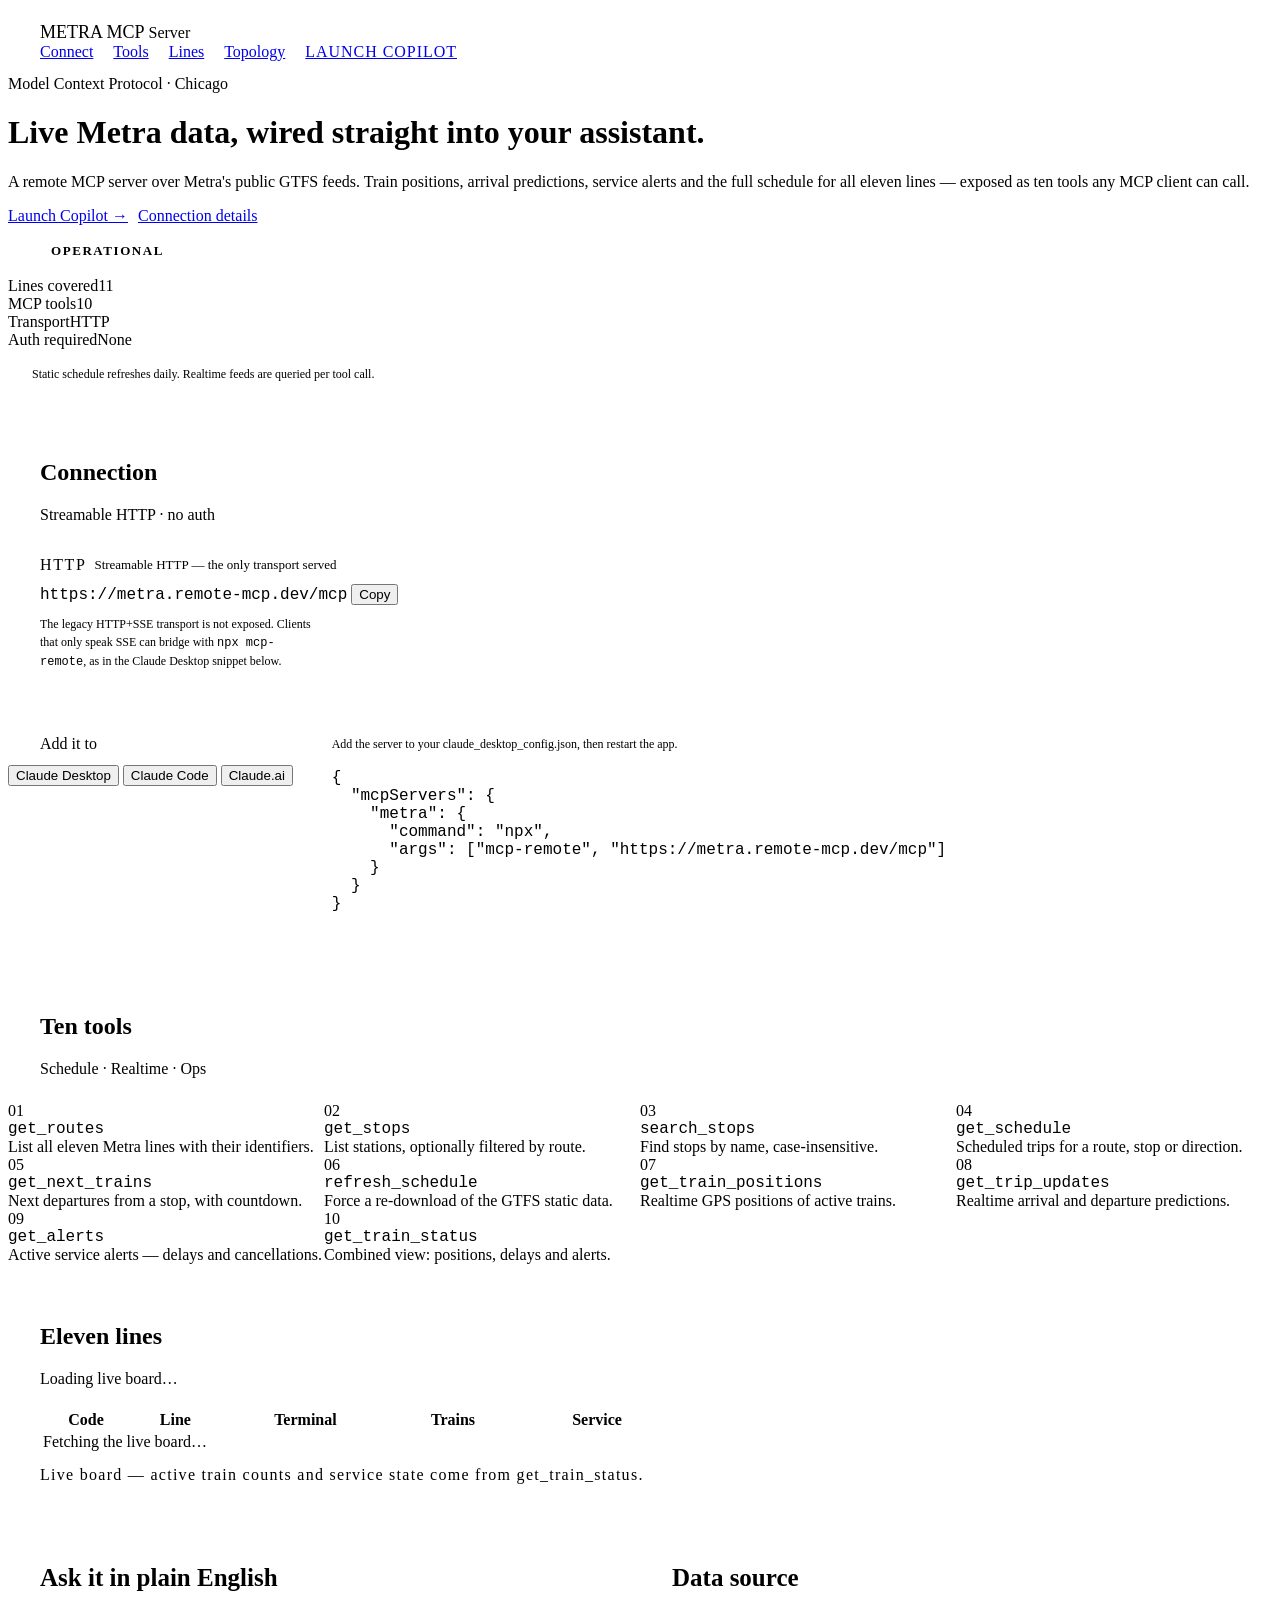
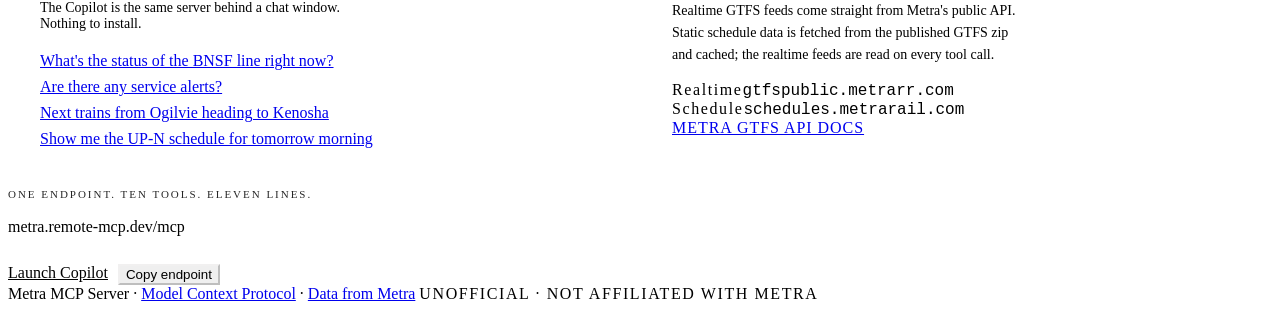
==== commit d819ad5b: "Add a /topo page diagramming the copilot request path One inline SVG (no script) in the Modernist sy" ====
--- a/src/metra_mcp/web/docs.html
+++ b/src/metra_mcp/web/docs.html
@@ -26,6 +26,7 @@
       <a href="#connect" class="m-nav-link">Connect</a>
       <a href="#tools" class="m-nav-link">Tools</a>
       <a href="#lines" class="m-nav-link">Lines</a>
+      <a href="/topo" class="m-nav-link">Topology</a>
       <a href="/copilot" class="btn btn-primary" style="text-transform: uppercase; letter-spacing: 0.06em;">Launch Copilot</a>
     </div>
   </div>
